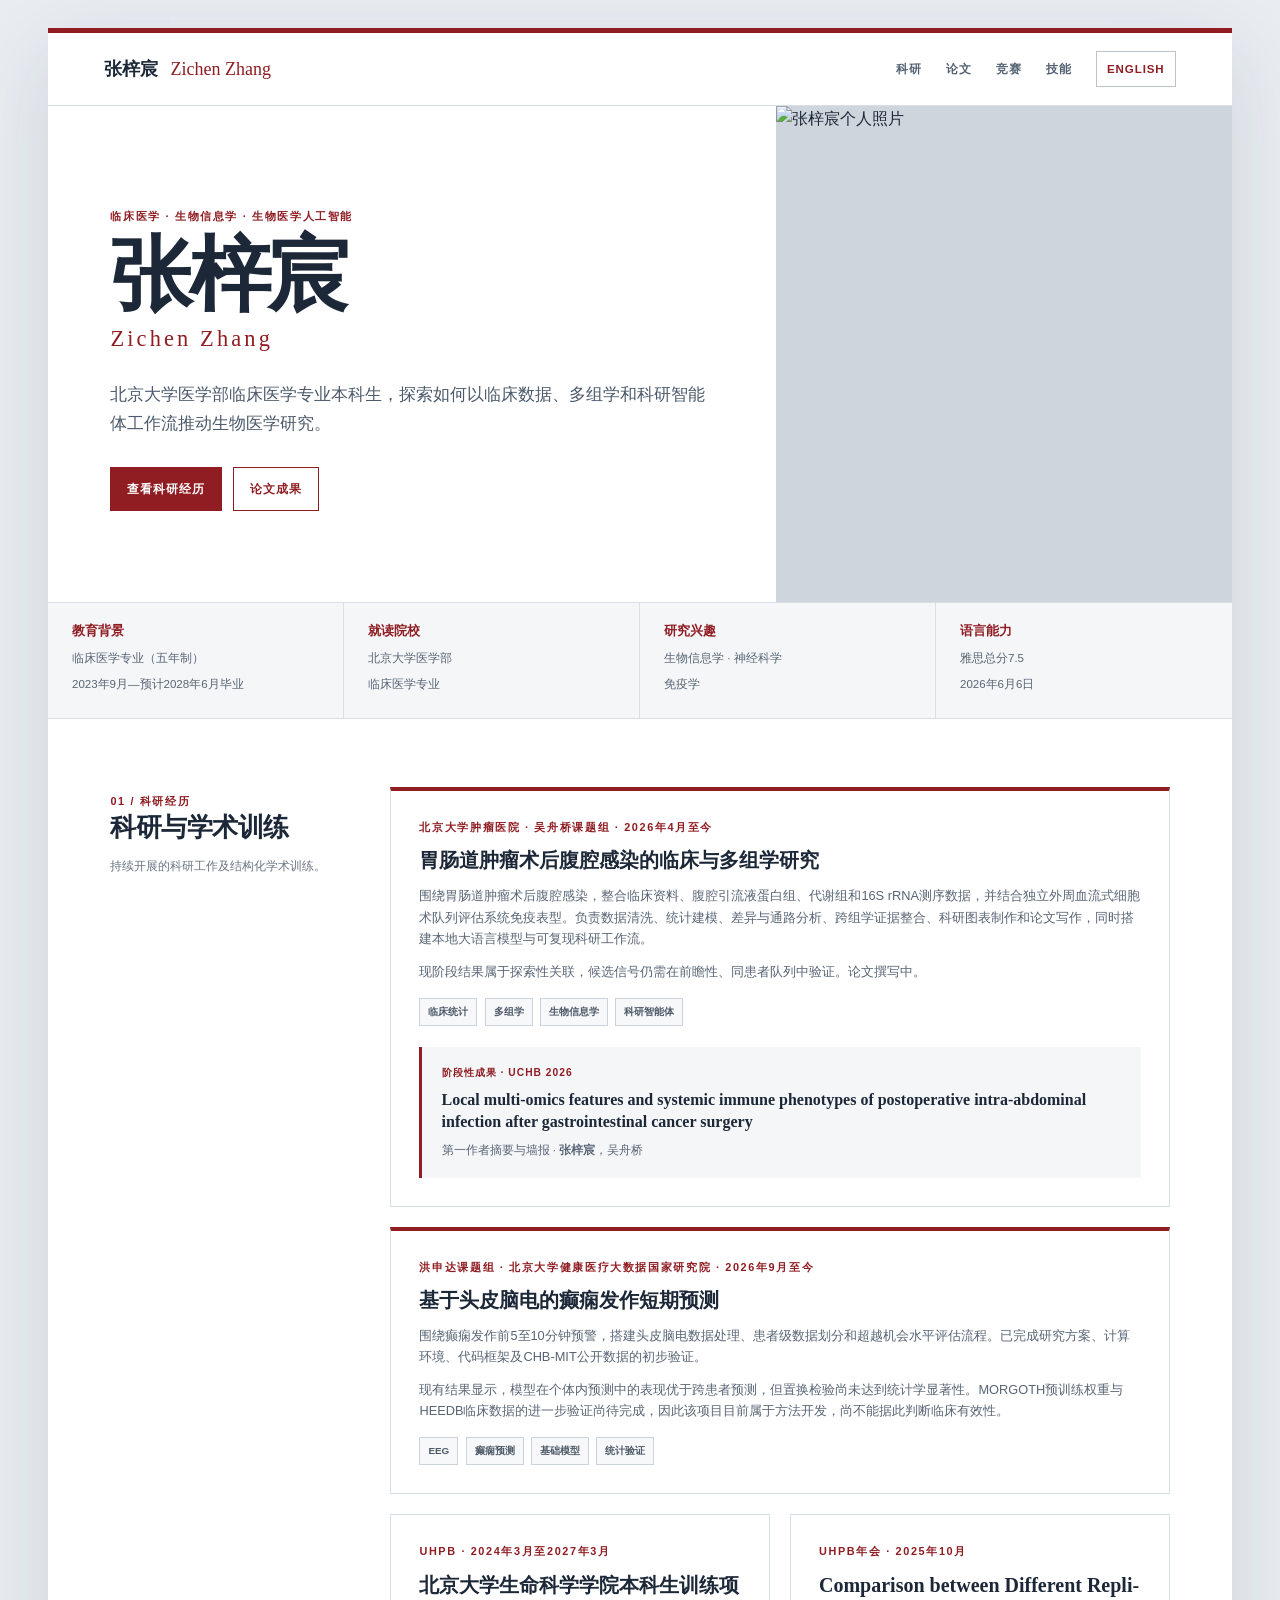
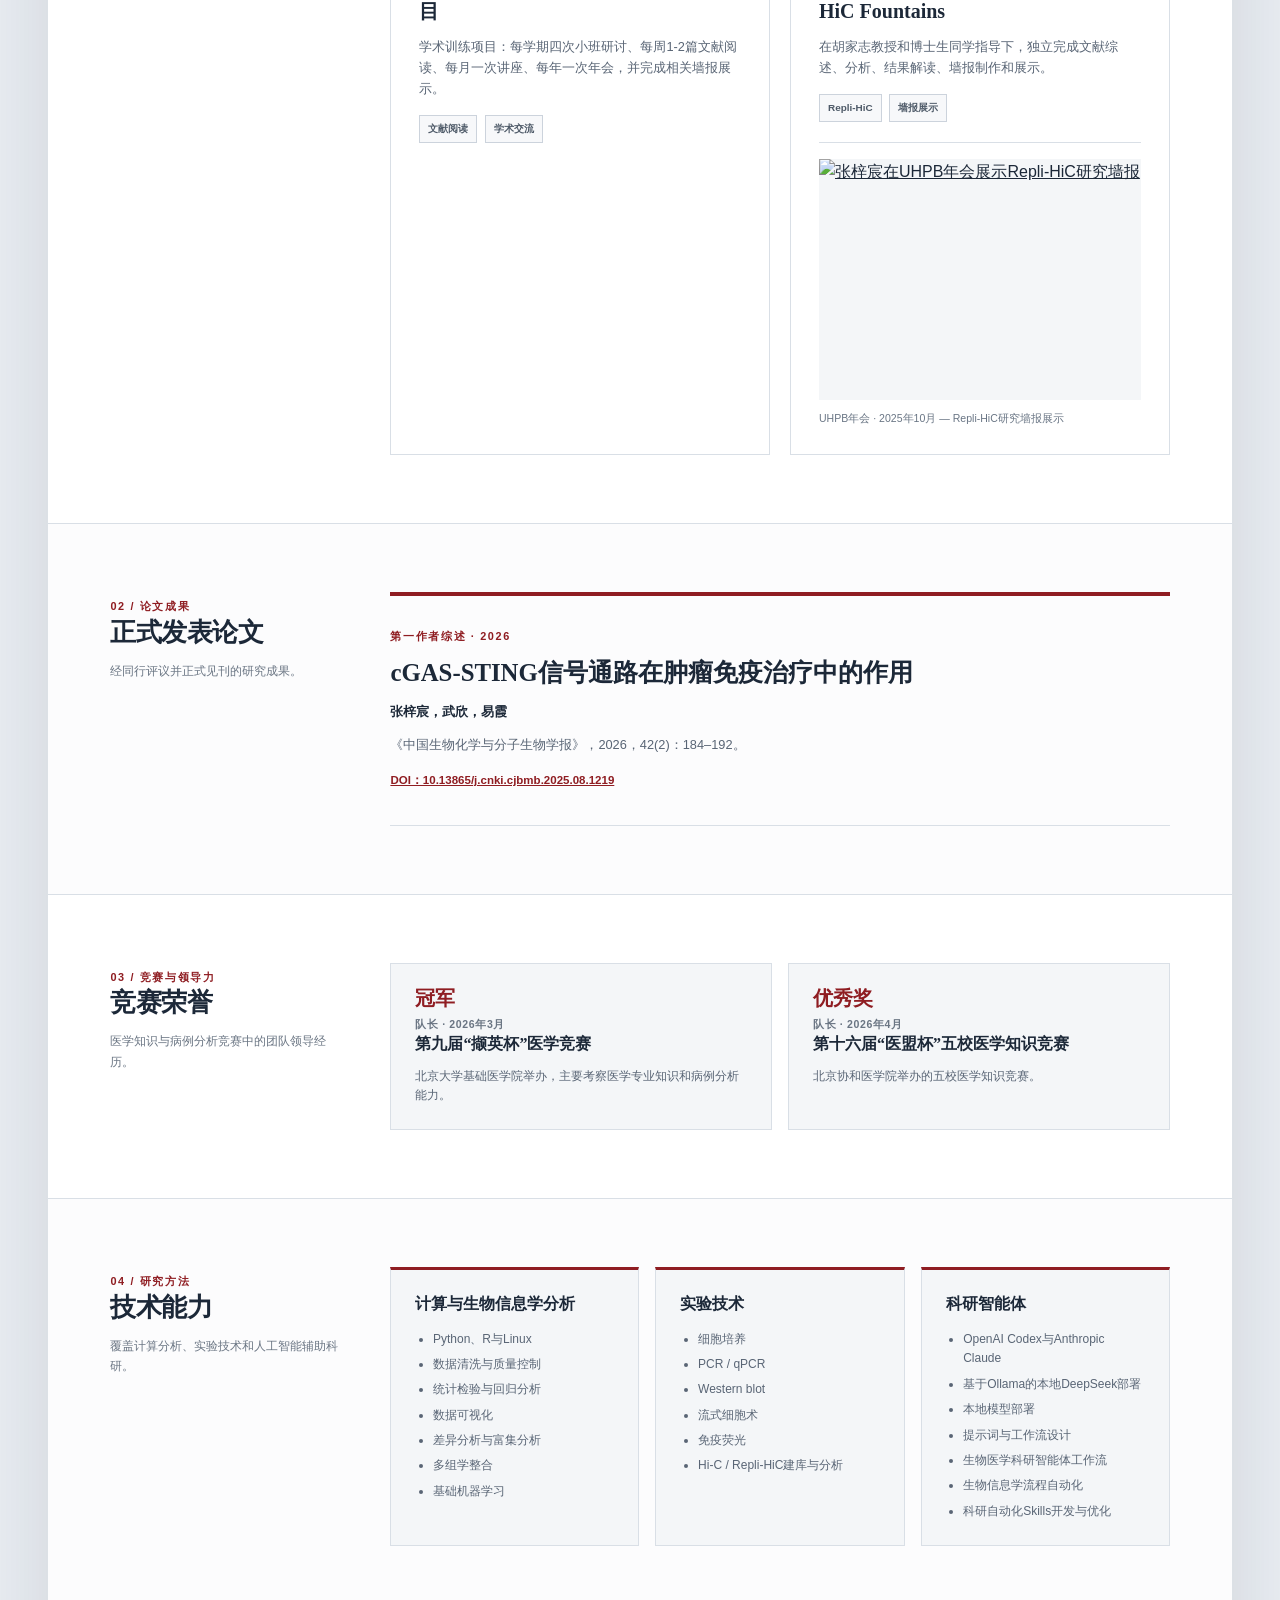
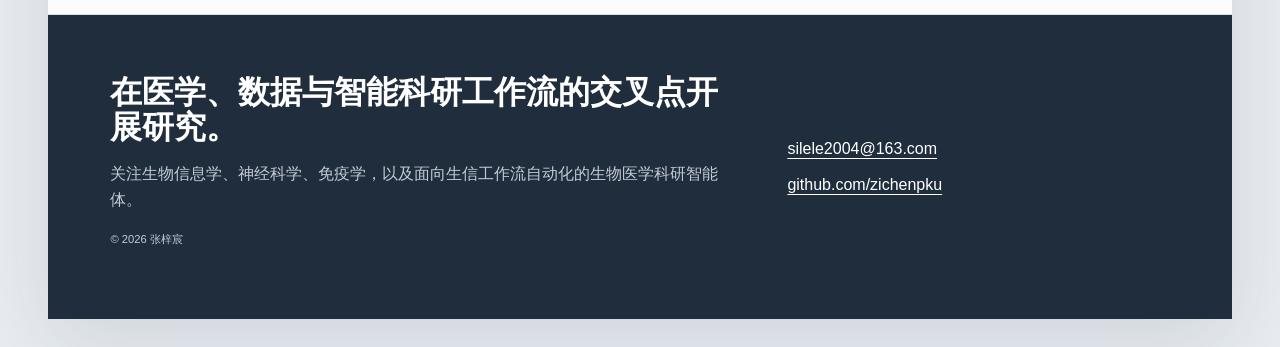
==== zh.html @ 9c3263b5 "feat: update research portfolio Add bilingual Cancer-Boatbridge and EEG project updates, UCHB 2026 o" ====
<!doctype html>
<html lang="zh-CN">
<head>
  <meta charset="utf-8">
  <meta name="viewport" content="width=device-width, initial-scale=1">
  <title>张梓宸｜临床医学、生物信息学与生物医学人工智能</title>
  <meta name="description" content="张梓宸的学术主页：北京大学医学部临床医学专业本科生，关注生物信息学、多组学、免疫学、神经科学及生物医学科研智能体。">
  <meta name="theme-color" content="#8f1d22">
  <link rel="canonical" href="https://zichenpku.github.io/zh.html">
  <link rel="alternate" hreflang="en" href="https://zichenpku.github.io/">
  <link rel="alternate" hreflang="zh-CN" href="https://zichenpku.github.io/zh.html">
  <link rel="alternate" hreflang="x-default" href="https://zichenpku.github.io/">
  <meta property="og:type" content="profile">
  <meta property="og:title" content="张梓宸｜学术主页">
  <meta property="og:description" content="临床医学、生物信息学、多组学与生物医学科研智能体。">
  <meta property="og:url" content="https://zichenpku.github.io/zh.html">
  <link rel="stylesheet" href="styles.css">
  <script src="script.js" defer></script>
  <script type="application/ld+json">
    {
      "@context": "https://schema.org",
      "@type": "Person",
      "name": "张梓宸",
      "alternateName": "Zichen Zhang",
      "url": "https://zichenpku.github.io/zh.html",
      "email": "mailto:silele2004@163.com",
      "sameAs": ["https://github.com/zichenpku"],
      "affiliation": {
        "@type": "CollegeOrUniversity",
        "name": "北京大学医学部"
      }
    }
  </script>
</head>
<body>
  <a class="skip-link" href="#main-content">跳转至主要内容</a>
  <div class="site-shell">
    <header class="site-header">
      <div class="header-inner">
        <a class="brand" href="#main-content">张梓宸 <span lang="en">Zichen Zhang</span></a>
        <button class="menu-toggle" type="button" aria-expanded="false" aria-controls="site-nav" aria-label="打开导航菜单" data-label-open="打开导航菜单" data-label-close="关闭导航菜单" data-menu-toggle>菜单</button>
        <nav class="site-nav" id="site-nav" aria-label="主要导航" data-site-nav>
          <a href="#research">科研</a>
          <a href="#publication">论文</a>
          <a href="#awards">竞赛</a>
          <a href="#skills">技能</a>
          <a class="language-link" href="index.html" lang="en">English</a>
        </nav>
      </div>
    </header>

    <main id="main-content">
      <section class="hero" aria-labelledby="hero-title">
        <div class="hero-copy">
          <p class="eyebrow">临床医学 · 生物信息学 · 生物医学人工智能</p>
          <h1 id="hero-title">张梓宸</h1>
          <span class="name-cn" lang="en">Zichen Zhang</span>
          <p class="lede">北京大学医学部临床医学专业本科生，探索如何以临床数据、多组学和科研智能体工作流推动生物医学研究。</p>
          <div class="hero-actions">
            <a class="button" href="#research">查看科研经历</a>
            <a class="button secondary" href="#publication">论文成果</a>
          </div>
        </div>
        <div class="hero-photo">
          <img src="photo.jpg" alt="张梓宸个人照片">
        </div>
      </section>

      <section class="facts" aria-label="学术信息概览">
        <div class="fact">
          <strong>教育背景</strong>
          <span>临床医学专业（五年制）<br>2023年9月—预计2028年6月毕业</span>
        </div>
        <div class="fact">
          <strong>就读院校</strong>
          <span>北京大学医学部<br>临床医学专业</span>
        </div>
        <div class="fact">
          <strong>研究兴趣</strong>
          <span>生物信息学 · 神经科学<br>免疫学</span>
        </div>
        <div class="fact">
          <strong>语言能力</strong>
          <span>雅思总分7.5<br>2026年6月6日</span>
        </div>
      </section>

      <section class="content-section" id="research" aria-labelledby="research-title">
        <div class="section-heading">
          <span class="section-number">01 / 科研经历</span>
          <h2 id="research-title">科研与学术训练</h2>
          <p>持续开展的科研工作及结构化学术训练。</p>
        </div>
        <div class="card-grid">
          <article class="card featured">
            <div class="meta">北京大学肿瘤医院 · 吴舟桥课题组 · 2026年4月至今</div>
            <h3>胃肠道肿瘤术后腹腔感染的临床与多组学研究</h3>
            <p>围绕胃肠道肿瘤术后腹腔感染，整合临床资料、腹腔引流液蛋白组、代谢组和16S rRNA测序数据，并结合独立外周血流式细胞术队列评估系统免疫表型。负责数据清洗、统计建模、差异与通路分析、跨组学证据整合、科研图表制作和论文写作，同时搭建本地大语言模型与可复现科研工作流。</p>
            <p>现阶段结果属于探索性关联，候选信号仍需在前瞻性、同患者队列中验证。论文撰写中。</p>
            <div class="tags" aria-label="肿瘤科研方法">
              <span class="tag">临床统计</span>
              <span class="tag">多组学</span>
              <span class="tag">生物信息学</span>
              <span class="tag">科研智能体</span>
            </div>
            <div class="selected-output" aria-label="肿瘤科研项目阶段性成果">
              <div class="selected-output-label">阶段性成果 · UCHB 2026</div>
              <h4 lang="en">Local multi-omics features and systemic immune phenotypes of postoperative intra-abdominal infection after gastrointestinal cancer surgery</h4>
              <p>第一作者摘要与墙报 · <strong>张梓宸</strong>，吴舟桥</p>
            </div>
          </article>

          <article class="card featured">
            <div class="meta">洪申达课题组 · 北京大学健康医疗大数据国家研究院 · 2026年9月至今</div>
            <h3>基于头皮脑电的癫痫发作短期预测</h3>
            <p>围绕癫痫发作前5至10分钟预警，搭建头皮脑电数据处理、患者级数据划分和超越机会水平评估流程。已完成研究方案、计算环境、代码框架及CHB-MIT公开数据的初步验证。</p>
            <p>现有结果显示，模型在个体内预测中的表现优于跨患者预测，但置换检验尚未达到统计学显著性。MORGOTH预训练权重与HEEDB临床数据的进一步验证尚待完成，因此该项目目前属于方法开发，尚不能据此判断临床有效性。</p>
            <div class="tags" aria-label="癫痫发作预测方法">
              <span class="tag">EEG</span>
              <span class="tag">癫痫预测</span>
              <span class="tag">基础模型</span>
              <span class="tag">统计验证</span>
            </div>
          </article>

          <article class="card">
            <div class="meta">UHPB · 2024年3月至2027年3月</div>
            <h3>北京大学生命科学学院本科生训练项目</h3>
            <p>学术训练项目：每学期四次小班研讨、每周1-2篇文献阅读、每月一次讲座、每年一次年会，并完成相关墙报展示。</p>
            <div class="tags" aria-label="UHPB学术训练">
              <span class="tag">文献阅读</span>
              <span class="tag">学术交流</span>
            </div>
          </article>

          <article class="card">
            <div class="meta">UHPB年会 · 2025年10月</div>
            <h3 lang="en">Comparison between Different Repli-HiC Fountains</h3>
            <p>在胡家志教授和博士生同学指导下，独立完成文献综述、分析、结果解读、墙报制作和展示。</p>
            <div class="tags" aria-label="墙报研究方法">
              <span class="tag">Repli-HiC</span>
              <span class="tag">墙报展示</span>
            </div>
            <figure class="poster-figure">
              <a class="poster-link" href="assets/uhpb-poster.jpg" target="_blank" rel="noopener noreferrer" aria-label="查看UHPB墙报展示完整照片">
                <img src="assets/uhpb-poster.jpg" data-poster-fallback="assets/uhpb-poster.b64" alt="张梓宸在UHPB年会展示Repli-HiC研究墙报" decoding="async">
              </a>
              <figcaption>UHPB年会 · 2025年10月 — Repli-HiC研究墙报展示</figcaption>
            </figure>
          </article>
        </div>
      </section>

      <section class="content-section" id="publication" aria-labelledby="publication-title">
        <div class="section-heading">
          <span class="section-number">02 / 论文成果</span>
          <h2 id="publication-title">正式发表论文</h2>
          <p>经同行评议并正式见刊的研究成果。</p>
        </div>
        <article class="publication">
          <div class="meta">第一作者综述 · 2026</div>
          <h3>cGAS-STING信号通路在肿瘤免疫治疗中的作用</h3>
          <p class="authors"><strong>张梓宸</strong>，武欣，易霞</p>
          <p>《中国生物化学与分子生物学报》，2026，42(2)：184–192。</p>
          <a class="doi-link" href="https://doi.org/10.13865/j.cnki.cjbmb.2025.08.1219" target="_blank" rel="noopener noreferrer">DOI：10.13865/j.cnki.cjbmb.2025.08.1219</a>
        </article>
      </section>

      <section class="content-section" id="awards" aria-labelledby="awards-title">
        <div class="section-heading">
          <span class="section-number">03 / 竞赛与领导力</span>
          <h2 id="awards-title">竞赛荣誉</h2>
          <p>医学知识与病例分析竞赛中的团队领导经历。</p>
        </div>
        <div class="awards-grid">
          <article class="award-card">
            <div class="award-result">冠军</div>
            <div class="award-meta">队长 · 2026年3月</div>
            <h3>第九届“撷英杯”医学竞赛</h3>
            <p>北京大学基础医学院举办，主要考察医学专业知识和病例分析能力。</p>
          </article>
          <article class="award-card">
            <div class="award-result">优秀奖</div>
            <div class="award-meta">队长 · 2026年4月</div>
            <h3>第十六届“医盟杯”五校医学知识竞赛</h3>
            <p>北京协和医学院举办的五校医学知识竞赛。</p>
          </article>
        </div>
      </section>

      <section class="content-section" id="skills" aria-labelledby="skills-title">
        <div class="section-heading">
          <span class="section-number">04 / 研究方法</span>
          <h2 id="skills-title">技术能力</h2>
          <p>覆盖计算分析、实验技术和人工智能辅助科研。</p>
        </div>
        <div class="skills-grid">
          <article class="skill-group">
            <h3>计算与生物信息学分析</h3>
            <ul>
              <li>Python、R与Linux</li>
              <li>数据清洗与质量控制</li>
              <li>统计检验与回归分析</li>
              <li>数据可视化</li>
              <li>差异分析与富集分析</li>
              <li>多组学整合</li>
              <li>基础机器学习</li>
            </ul>
          </article>
          <article class="skill-group">
            <h3>实验技术</h3>
            <ul>
              <li>细胞培养</li>
              <li>PCR / qPCR</li>
              <li>Western blot</li>
              <li>流式细胞术</li>
              <li>免疫荧光</li>
              <li>Hi-C / Repli-HiC建库与分析</li>
            </ul>
          </article>
          <article class="skill-group">
            <h3>科研智能体</h3>
            <ul>
              <li>OpenAI Codex与Anthropic Claude</li>
              <li>基于Ollama的本地DeepSeek部署</li>
              <li>本地模型部署</li>
              <li>提示词与工作流设计</li>
              <li>生物医学科研智能体工作流</li>
              <li>生物信息学流程自动化</li>
              <li>科研自动化Skills开发与优化</li>
            </ul>
          </article>
        </div>
      </section>
    </main>

    <footer class="site-footer" aria-labelledby="contact-title">
      <div>
        <h2 id="contact-title">在医学、数据与智能科研工作流的交叉点开展研究。</h2>
        <p>关注生物信息学、神经科学、免疫学，以及面向生信工作流自动化的生物医学科研智能体。</p>
        <p class="copyright">© <span data-current-year>2026</span> 张梓宸</p>
      </div>
      <div class="footer-links">
        <a href="mailto:silele2004@163.com">silele2004@163.com</a>
        <a href="https://github.com/zichenpku" target="_blank" rel="noopener noreferrer">github.com/zichenpku</a>
      </div>
    </footer>
  </div>
</body>
</html>
---- styles.css ----
:root {
  --color-accent: #8f1d22;
  --color-accent-dark: #6f1519;
  --color-ink: #1c2838;
  --color-slate: #5e6a79;
  --color-soft: #f4f6f8;
  --color-line: #d9dfe6;
  --color-white: #ffffff;
  --font-serif: Georgia, "Times New Roman", "Songti SC", STSong, serif;
  --font-sans: Inter, -apple-system, BlinkMacSystemFont, "Segoe UI", sans-serif;
  --max-width: 74rem;
  --shadow: 0 1.5rem 5rem rgba(23, 35, 52, 0.12);
}

* {
  box-sizing: border-box;
}

html {
  scroll-behavior: smooth;
  scroll-padding-top: 5rem;
}

body {
  margin: 0;
  color: var(--color-ink);
  background: #e9edf2;
  font-family: var(--font-sans);
  line-height: 1.65;
}

img {
  display: block;
  max-width: 100%;
}

a {
  color: inherit;
}

.skip-link {
  position: fixed;
  top: 0;
  left: 1rem;
  z-index: 100;
  padding: 0.75rem 1rem;
  color: #fff;
  background: var(--color-accent);
  transform: translateY(-120%);
}

.skip-link:focus {
  transform: translateY(0);
}

:focus-visible {
  outline: 3px solid #2563eb;
  outline-offset: 3px;
}

.site-shell {
  width: min(100% - 2rem, var(--max-width));
  margin: 1.75rem auto;
  overflow: hidden;
  background: var(--color-white);
  box-shadow: var(--shadow);
}

.site-header {
  position: sticky;
  top: 0;
  z-index: 20;
  border-top: 5px solid var(--color-accent);
  border-bottom: 1px solid var(--color-line);
  background: rgba(255, 255, 255, 0.97);
  backdrop-filter: blur(12px);
}

.header-inner {
  display: flex;
  align-items: center;
  justify-content: space-between;
  min-height: 4.5rem;
  padding: 0 3.5rem;
}

.brand {
  color: var(--color-ink);
  font: 700 1.125rem/1 var(--font-serif);
  text-decoration: none;
}

.brand span {
  margin-left: 0.5rem;
  color: var(--color-accent);
  font-weight: 500;
}

.site-nav {
  display: flex;
  align-items: center;
  gap: 1.5rem;
}

.site-nav a {
  color: #526071;
  font-size: 0.72rem;
  font-weight: 750;
  letter-spacing: 0.08em;
  text-decoration: none;
  text-transform: uppercase;
}

.site-nav a:hover {
  color: var(--color-accent);
}

.language-link {
  padding: 0.45rem 0.65rem;
  border: 1px solid #bac2cc;
  color: var(--color-accent) !important;
}

.menu-toggle {
  display: none;
  min-width: 2.75rem;
  min-height: 2.75rem;
  color: var(--color-ink);
  font: 700 0.72rem/1 var(--font-sans);
}

.hero {
  display: grid;
  grid-template-columns: 1.23fr 0.77fr;
  border-bottom: 1px solid var(--color-line);
}

.hero-copy {
  display: flex;
  flex-direction: column;
  justify-content: center;
  padding: 4.5rem 3.9rem;
}

.eyebrow,
.section-number,
.meta {
  color: var(--color-accent);
  font-size: 0.68rem;
  font-weight: 800;
  letter-spacing: 0.15em;
  text-transform: uppercase;
}

.hero h1 {
  margin: 0;
  font: 700 clamp(3.2rem, 7vw, 5.1rem) / 0.95 var(--font-serif);
  letter-spacing: -0.045em;
}

.name-cn {
  margin-top: 0.9rem;
  color: var(--color-accent);
  font: 500 1.4rem/1 var(--font-serif);
  letter-spacing: 0.14em;
}

.lede {
  max-width: 38rem;
  margin: 1.8rem 0 0;
  color: #4c5a6b;
  font: 400 1.08rem/1.7 var(--font-serif);
}

.hero-actions {
  display: flex;
  flex-wrap: wrap;
  gap: 0.7rem;
  margin-top: 1.8rem;
}

.button {
  display: inline-flex;
  align-items: center;
  justify-content: center;
  min-height: 2.75rem;
  padding: 0 1rem;
  border: 1px solid var(--color-accent);
  color: #fff;
  background: var(--color-accent);
  font-size: 0.72rem;
  font-weight: 800;
  letter-spacing: 0.08em;
  text-decoration: none;
  text-transform: uppercase;
}

.button.secondary {
  color: var(--color-accent);
  background: #fff;
}

.button:hover {
  color: #fff;
  background: var(--color-accent-dark);
}

.hero-photo {
  min-height: 31rem;
  overflow: hidden;
  background: #cfd5dc;
}

.hero-photo img {
  width: 100%;
  height: 100%;
  min-height: 31rem;
  object-fit: cover;
  object-position: center 20%;
}

.facts {
  display: grid;
  grid-template-columns: repeat(4, 1fr);
  border-bottom: 1px solid var(--color-line);
  background: var(--color-soft);
}

.fact {
  min-height: 6rem;
  padding: 1.35rem 1.5rem;
  border-right: 1px solid var(--color-line);
}

.fact:last-child {
  border-right: 0;
}

.fact strong {
  display: block;
  margin-bottom: 0.4rem;
  color: var(--color-accent);
  font: 700 0.8rem/1 var(--font-serif);
}

.fact span {
  color: #596575;
  font-size: 0.72rem;
}

.content-section {
  display: grid;
  grid-template-columns: 14.5rem 1fr;
  gap: 3rem;
  padding: 4.25rem 3.9rem;
  border-bottom: 1px solid var(--color-line);
}

.content-section:nth-of-type(even) {
  background: #fcfcfd;
}

.section-heading h2 {
  margin: 0;
  font: 700 1.6rem/1.1 var(--font-serif);
  letter-spacing: -0.02em;
}

.section-heading p {
  margin: 0.9rem 0 0;
  color: #6a7583;
  font-size: 0.76rem;
}

.card-grid {
  display: grid;
  grid-template-columns: 1fr 1fr;
  gap: 1.25rem;
}

.card {
  padding: 1.75rem;
  border: 1px solid var(--color-line);
  background: #fff;
}

.card.featured {
  grid-column: 1 / -1;
  border-top: 4px solid var(--color-accent);
}

.card h3,
.publication h3 {
  margin: 0.65rem 0 0;
  font: 700 1.25rem/1.3 var(--font-serif);
}

.selected-output {
  margin-top: 1.35rem;
  padding: 1.1rem 1.2rem;
  border-left: 3px solid var(--color-accent);
  background: var(--color-soft);
}

.selected-output-label {
  color: var(--color-accent);
  font-size: 0.64rem;
  font-weight: 800;
  letter-spacing: 0.1em;
  text-transform: uppercase;
}

.selected-output h4 {
  max-width: 48rem;
  margin: 0.45rem 0 0;
  font: 700 1rem/1.35 var(--font-serif);
}

.card .selected-output p {
  margin-top: 0.55rem;
  font-size: 0.72rem;
}

.card p,
.publication p {
  margin: 0.75rem 0 0;
  color: #596575;
  font-size: 0.8rem;
}

.card ul,
.skill-group ul {
  margin: 0.9rem 0 0;
  padding-left: 1.1rem;
  color: #596575;
  font-size: 0.75rem;
}

.card li + li,
.skill-group li + li {
  margin-top: 0.35rem;
}

.tags {
  display: flex;
  flex-wrap: wrap;
  gap: 0.45rem;
  margin-top: 1rem;
}

.tag {
  padding: 0.3rem 0.5rem;
  border: 1px solid #ccd3dc;
  color: #4e5a68;
  background: #f7f8fa;
  font-size: 0.62rem;
  font-weight: 700;
}

.poster-figure {
  margin: 1.25rem 0 0;
  padding-top: 1rem;
  border-top: 1px solid var(--color-line);
}

.poster-link {
  display: block;
  overflow: hidden;
  background: var(--color-soft);
}

.poster-figure img {
  width: 100%;
  aspect-ratio: 4 / 3;
  object-fit: cover;
  object-position: center 42%;
}

.poster-figure figcaption {
  margin-top: 0.65rem;
  color: #697584;
  font-size: 0.66rem;
  line-height: 1.5;
}

.publication {
  padding: 2rem 0;
  border-top: 4px solid var(--color-accent);
  border-bottom: 1px solid var(--color-line);
}

.publication h3 {
  max-width: 43rem;
  font-size: 1.55rem;
}

.authors {
  color: var(--color-ink) !important;
  font-weight: 650;
}

.doi-link {
  display: inline-block;
  margin-top: 1rem;
  color: var(--color-accent);
  font-size: 0.72rem;
  font-weight: 800;
}

.skills-grid,
.awards-grid {
  display: grid;
  grid-template-columns: repeat(3, 1fr);
  gap: 1rem;
}

.awards-grid {
  grid-template-columns: 1fr 1fr;
}

.skill-group,
.award-card {
  padding: 1.5rem;
  border: 1px solid var(--color-line);
  background: var(--color-soft);
}

.skill-group {
  border-top: 3px solid var(--color-accent);
}

.skill-group h3,
.award-card h3 {
  margin: 0;
  font: 700 1rem/1.3 var(--font-serif);
}

.skill-group p,
.award-card p {
  margin: 0.8rem 0 0;
  color: #596575;
  font-size: 0.72rem;
}

.award-result {
  color: var(--color-accent);
  font: 700 1.25rem/1 var(--font-serif);
}

.award-meta {
  margin-top: 0.55rem;
  color: #6a7583;
  font-size: 0.66rem;
  font-weight: 750;
  letter-spacing: 0.06em;
  text-transform: uppercase;
}

.site-footer {
  display: grid;
  grid-template-columns: 1.25fr 0.75fr;
  gap: 2.5rem;
  padding: 3.7rem 3.9rem;
  color: #fff;
  background: #202d3d;
}

.site-footer h2 {
  margin: 0;
  font: 700 2rem/1.1 var(--font-serif);
}

.site-footer p {
  color: #c3cbd4;
}

.footer-links {
  display: flex;
  flex-direction: column;
  justify-content: center;
  gap: 0.6rem;
}

.footer-links a {
  color: #fff;
  text-underline-offset: 0.25rem;
}

.copyright {
  margin-top: 1rem;
  font-size: 0.7rem;
}

@media (max-width: 52rem) {
  html {
    scroll-padding-top: 4.25rem;
  }

  .site-shell {
    width: 100%;
    margin: 0;
  }

  .header-inner {
    min-height: 4.25rem;
    padding: 0 1.3rem;
  }

  .site-nav {
    flex-wrap: wrap;
    justify-content: flex-end;
  }

  html.js .menu-toggle {
    display: inline-grid;
    place-items: center;
    border: 1px solid var(--color-line);
    background: #fff;
  }

  html.js .site-nav {
    position: absolute;
    top: 100%;
    right: 0;
    left: 0;
    display: none;
    flex-direction: column;
    align-items: stretch;
    gap: 0;
    padding: 0.5rem 1.3rem 1rem;
    border-bottom: 1px solid var(--color-line);
    background: #fff;
  }

  html.js .site-nav[data-open="true"] {
    display: flex;
  }

  .site-nav a {
    padding: 0.8rem 0;
  }

  .hero {
    grid-template-columns: 1fr;
  }

  .hero-photo {
    min-height: 23rem;
    order: -1;
  }

  .hero-photo img {
    min-height: 23rem;
  }

  .hero-copy {
    padding: 3.5rem 1.7rem 3rem;
  }

  .facts {
    grid-template-columns: 1fr 1fr;
  }

  .fact:nth-child(2) {
    border-right: 0;
  }

  .fact:nth-child(-n + 2) {
    border-bottom: 1px solid var(--color-line);
  }

  .content-section {
    grid-template-columns: 1fr;
    gap: 1.8rem;
    padding: 3.2rem 1.7rem;
  }

  .card-grid,
  .awards-grid,
  .skills-grid,
  .site-footer {
    grid-template-columns: 1fr;
  }

  .site-footer {
    padding: 3rem 1.7rem;
  }
}

@media (max-width: 24rem) {
  .facts {
    grid-template-columns: 1fr;
  }

  .fact {
    border-right: 0;
    border-bottom: 1px solid var(--color-line);
  }

  .hero-actions {
    flex-direction: column;
  }
}

@media (prefers-reduced-motion: reduce) {
  html {
    scroll-behavior: auto;
  }

  *,
  *::before,
  *::after {
    scroll-behavior: auto !important;
    transition: none !important;
  }
}
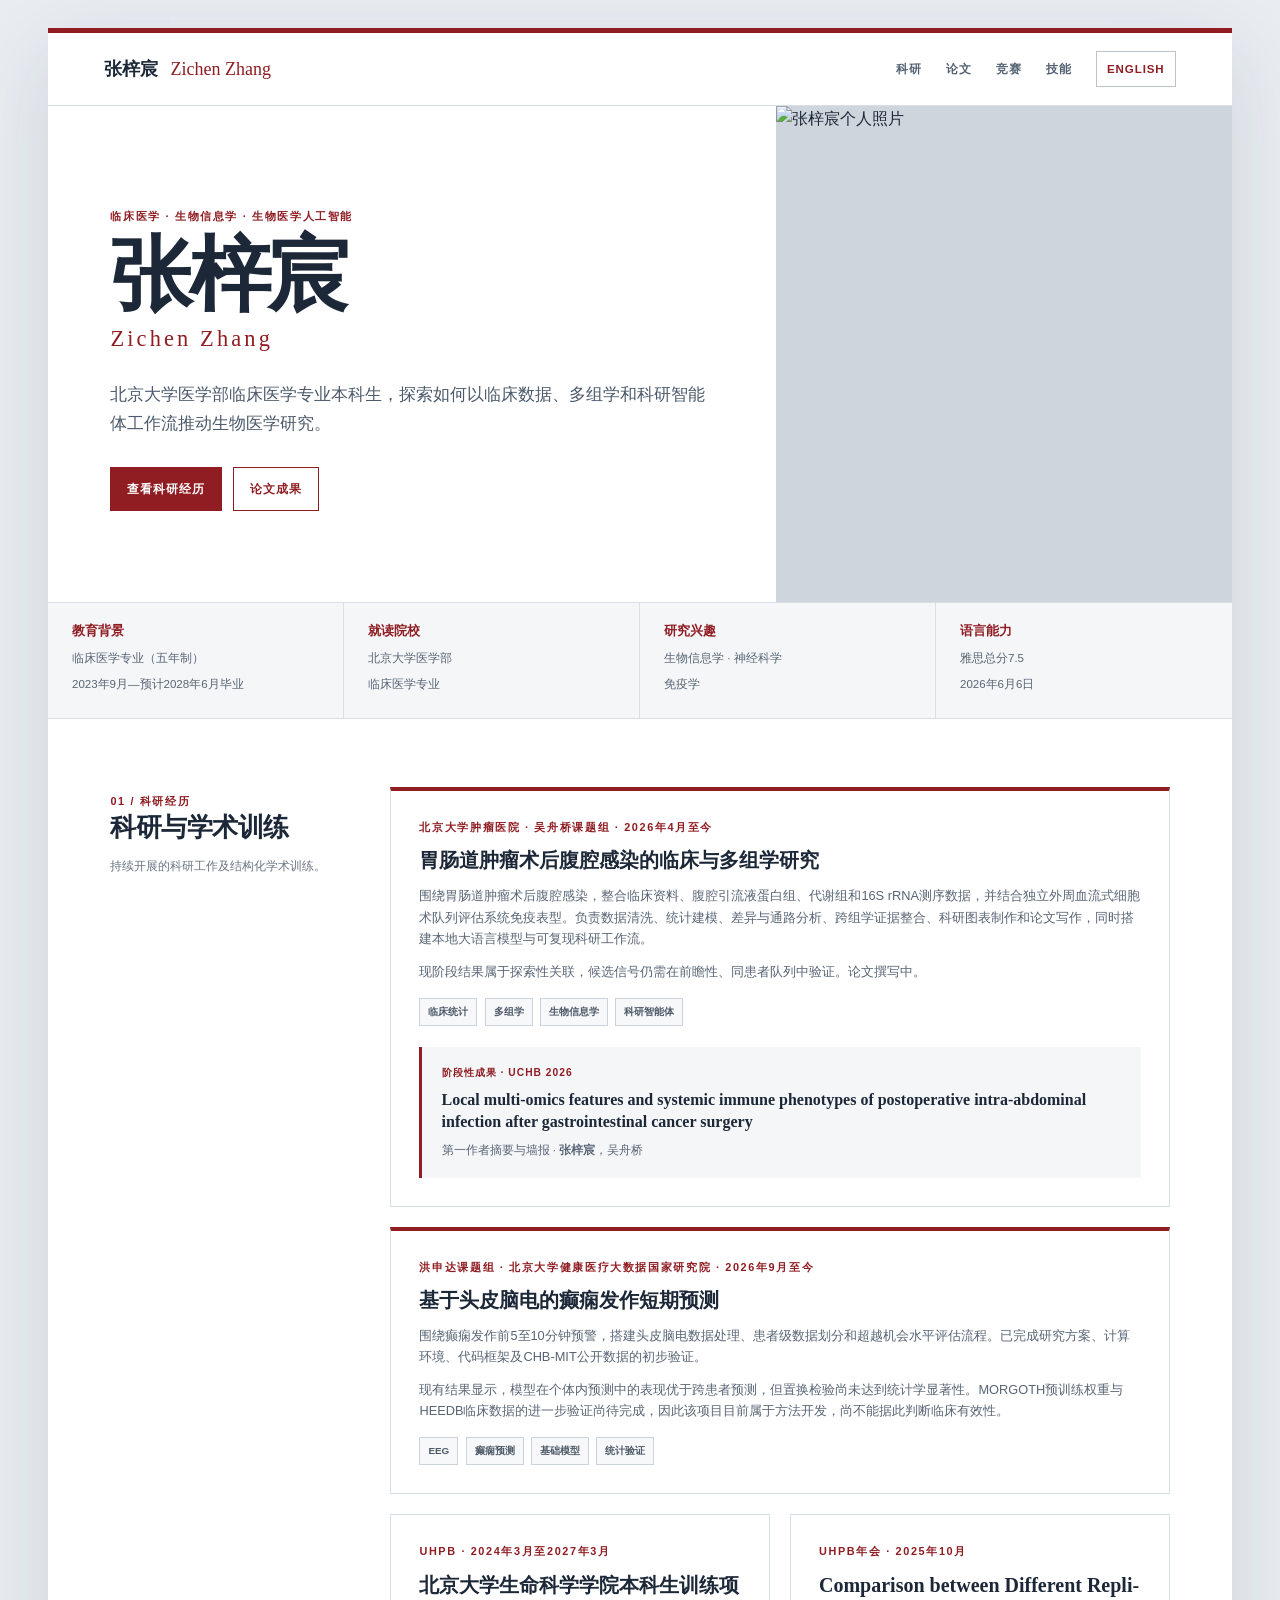
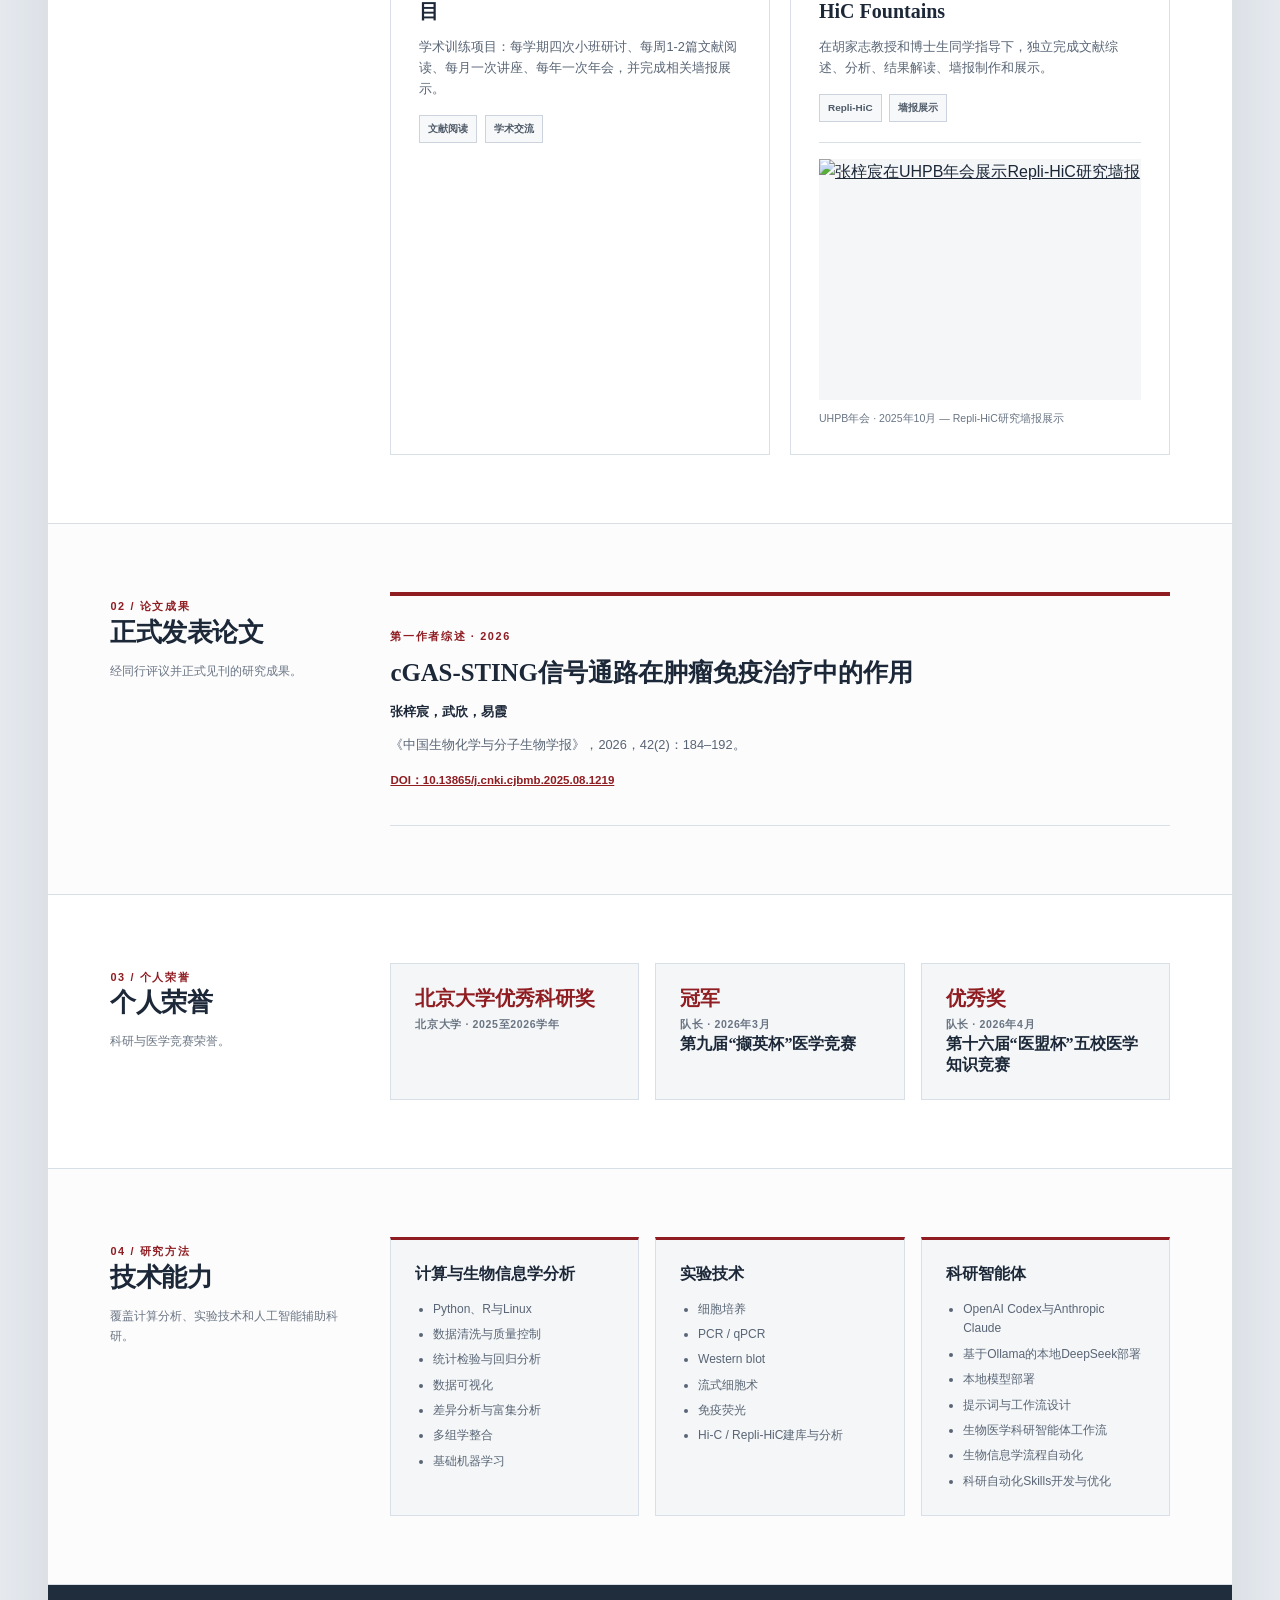
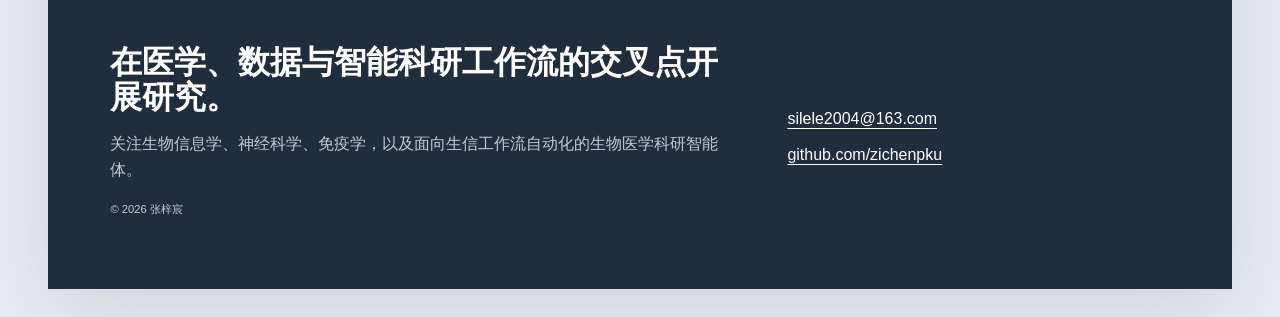
==== commit eb70c66e: "feat: add outstanding research award" ====
--- a/zh.html
+++ b/zh.html
@@ -168,22 +168,24 @@
 
       <section class="content-section" id="awards" aria-labelledby="awards-title">
         <div class="section-heading">
-          <span class="section-number">03 / 竞赛与领导力</span>
-          <h2 id="awards-title">竞赛荣誉</h2>
-          <p>医学知识与病例分析竞赛中的团队领导经历。</p>
+          <span class="section-number">03 / 个人荣誉</span>
+          <h2 id="awards-title">个人荣誉</h2>
+          <p>科研与医学竞赛荣誉。</p>
         </div>
         <div class="awards-grid">
+          <article class="award-card">
+            <div class="award-result">北京大学优秀科研奖</div>
+            <div class="award-meta">北京大学 · 2025至2026学年</div>
+          </article>
           <article class="award-card">
             <div class="award-result">冠军</div>
             <div class="award-meta">队长 · 2026年3月</div>
             <h3>第九届“撷英杯”医学竞赛</h3>
-            <p>北京大学基础医学院举办，主要考察医学专业知识和病例分析能力。</p>
           </article>
           <article class="award-card">
             <div class="award-result">优秀奖</div>
             <div class="award-meta">队长 · 2026年4月</div>
             <h3>第十六届“医盟杯”五校医学知识竞赛</h3>
-            <p>北京协和医学院举办的五校医学知识竞赛。</p>
           </article>
         </div>
       </section>
--- a/styles.css
+++ b/styles.css
@@ -415,7 +415,7 @@
 }
 
 .awards-grid {
-  grid-template-columns: 1fr 1fr;
+  grid-template-columns: repeat(3, 1fr);
 }
 
 .skill-group,
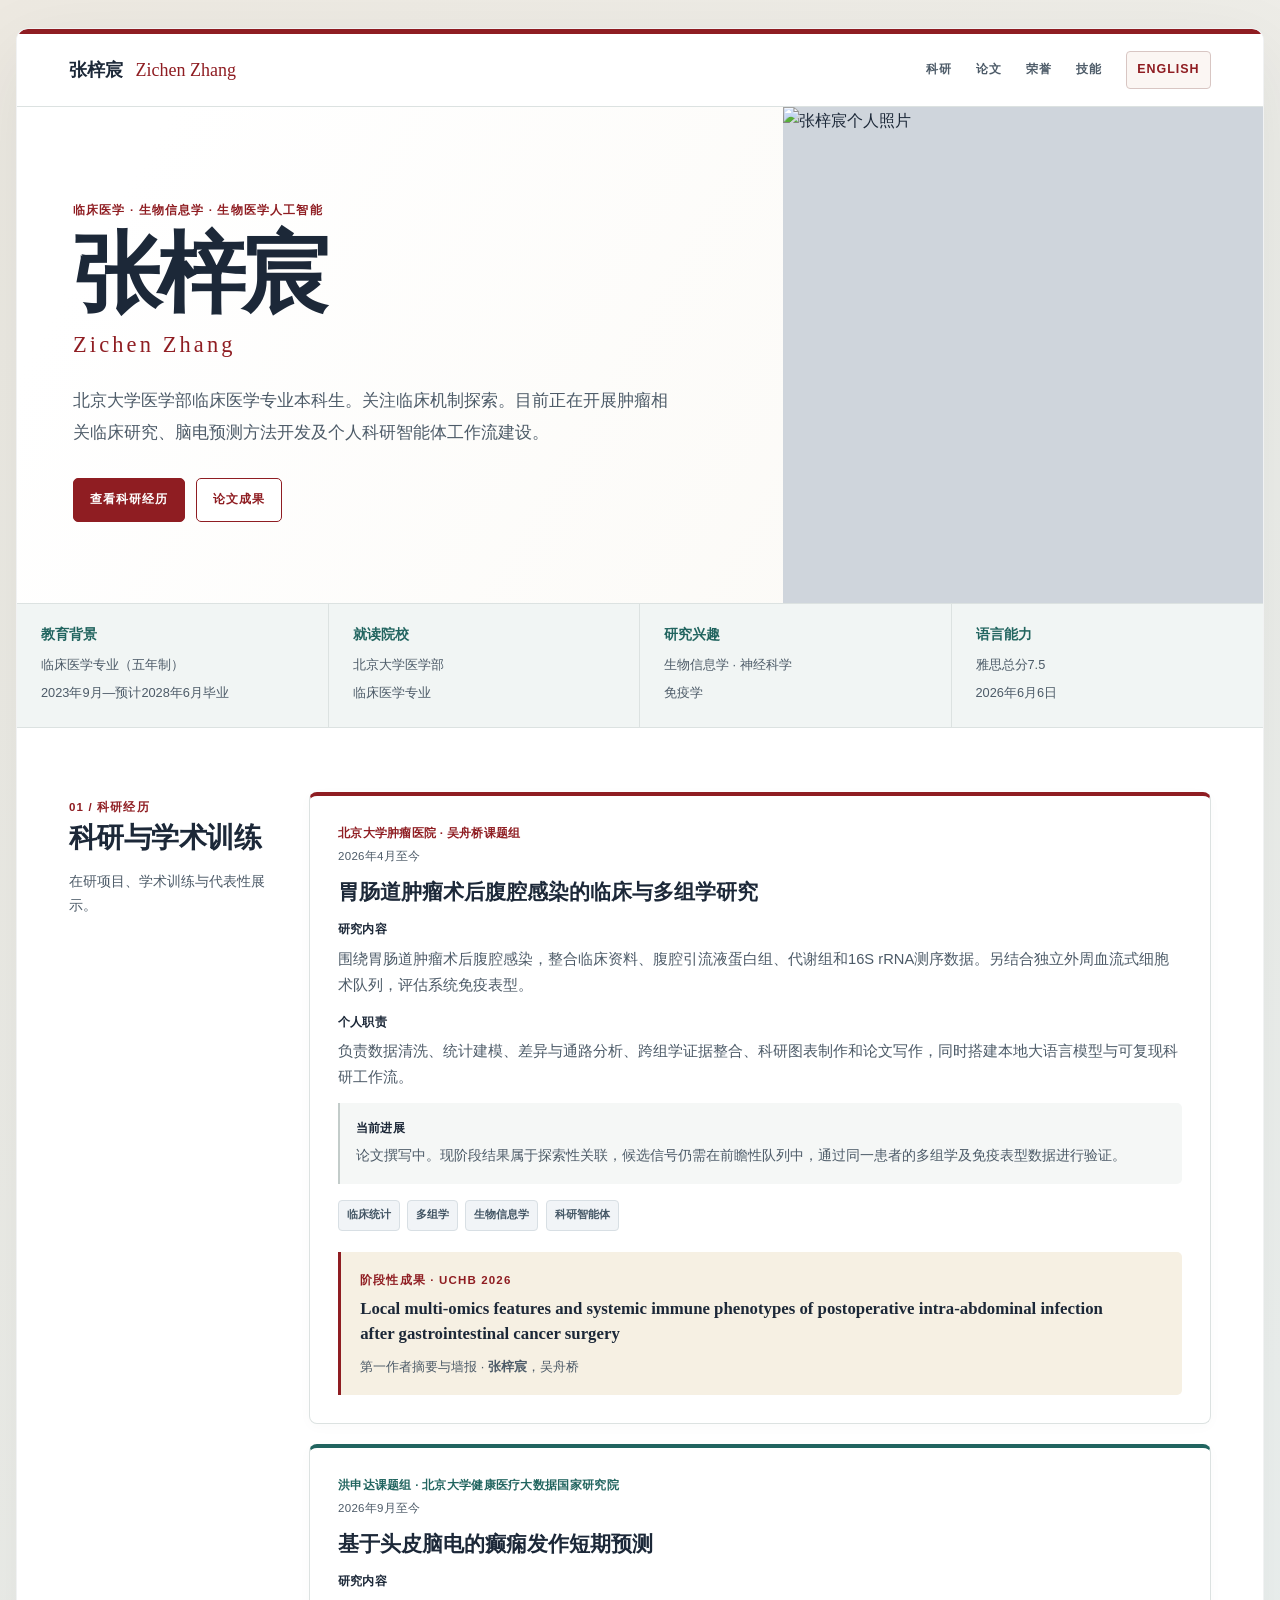
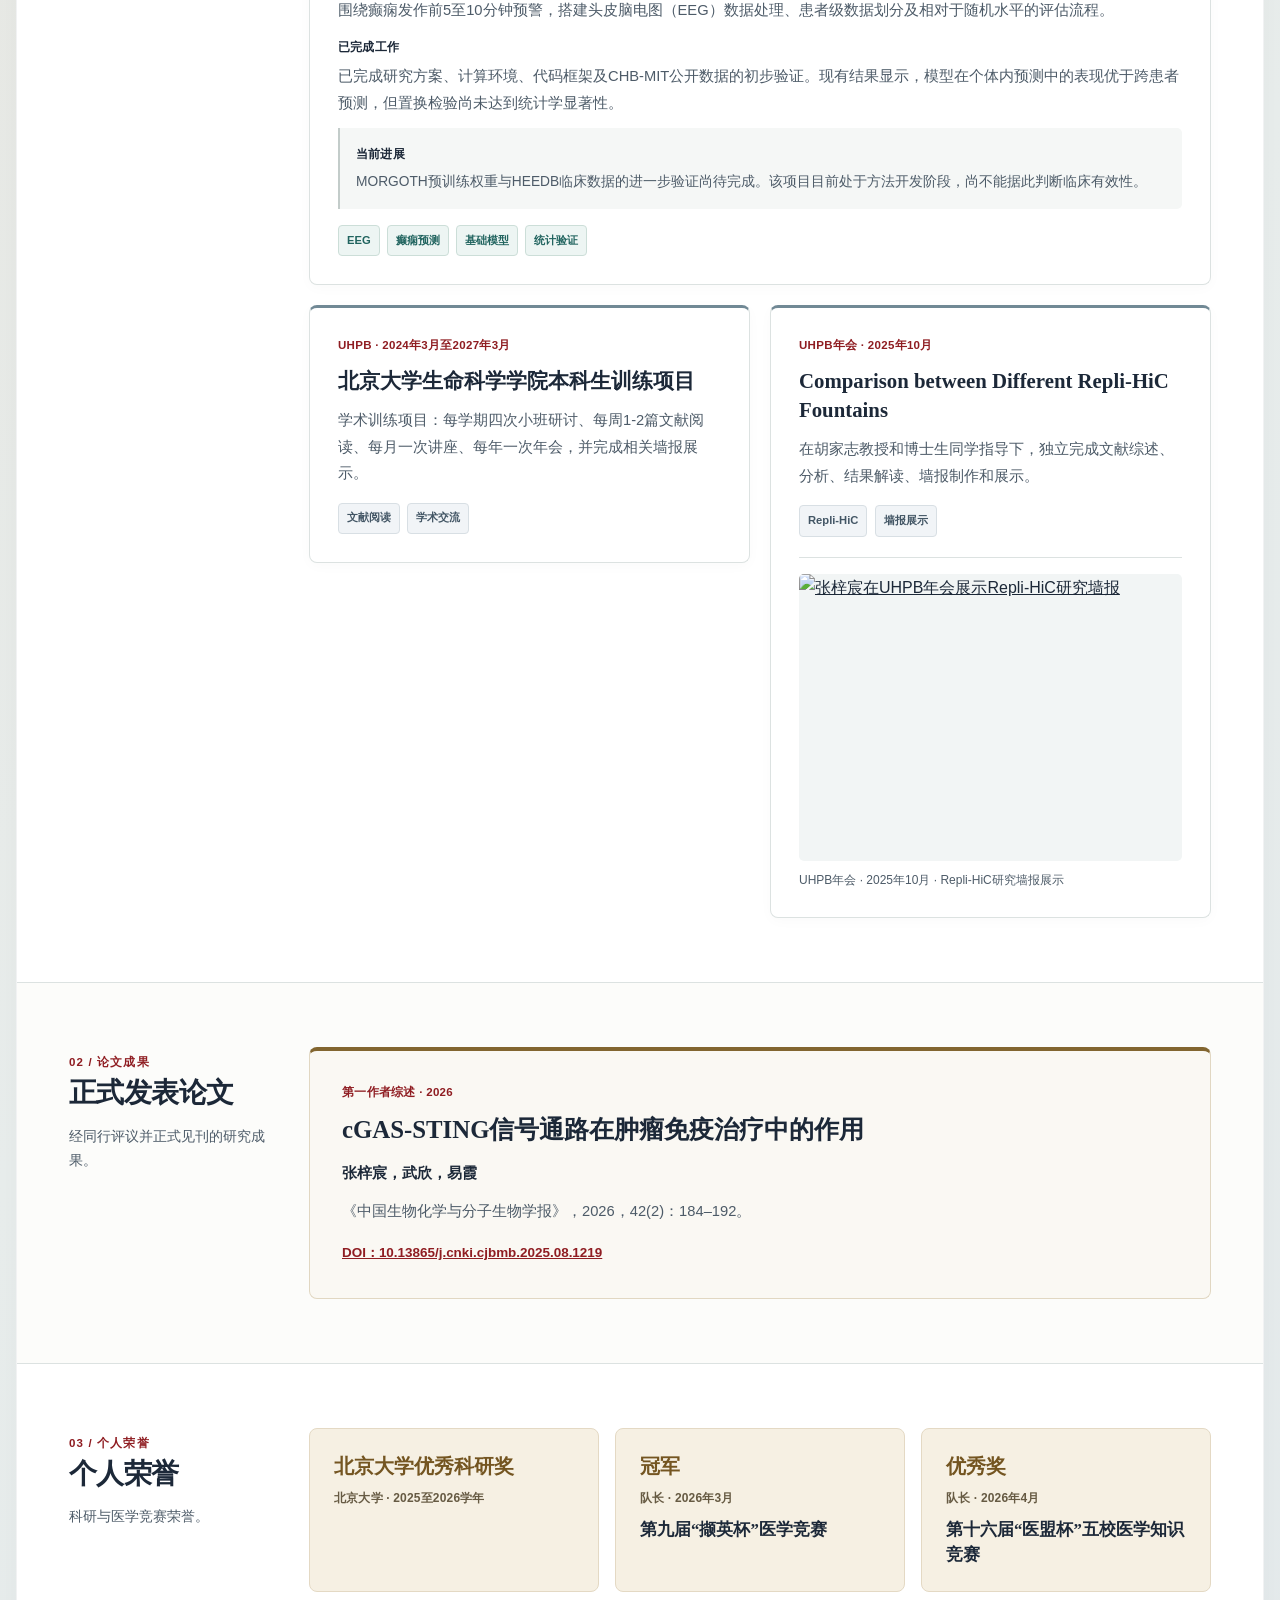
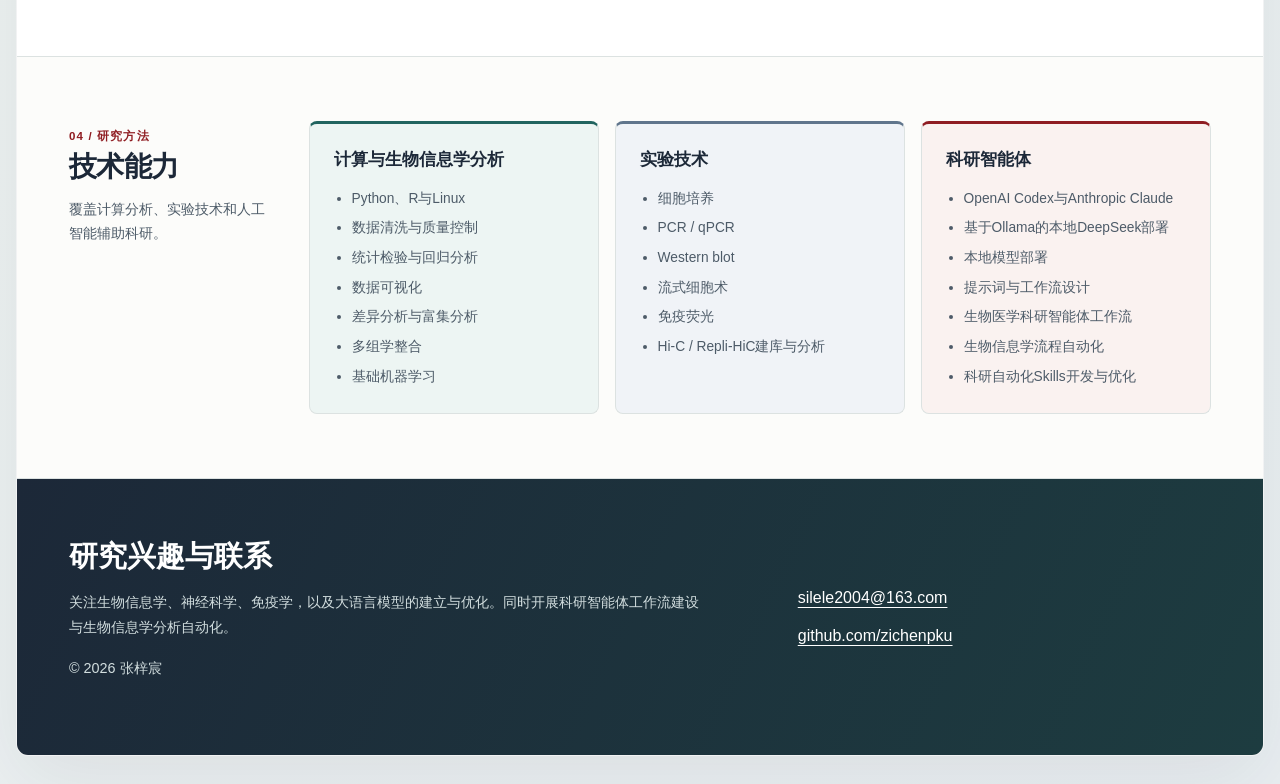
==== commit f6d77cdd: "Refine bilingual academic profile design and copy" ====
--- a/zh.html
+++ b/zh.html
@@ -42,7 +42,7 @@
         <nav class="site-nav" id="site-nav" aria-label="主要导航" data-site-nav>
           <a href="#research">科研</a>
           <a href="#publication">论文</a>
-          <a href="#awards">竞赛</a>
+          <a href="#awards">荣誉</a>
           <a href="#skills">技能</a>
           <a class="language-link" href="index.html" lang="en">English</a>
         </nav>
@@ -55,7 +55,7 @@
           <p class="eyebrow">临床医学 · 生物信息学 · 生物医学人工智能</p>
           <h1 id="hero-title">张梓宸</h1>
           <span class="name-cn" lang="en">Zichen Zhang</span>
-          <p class="lede">北京大学医学部临床医学专业本科生，探索如何以临床数据、多组学和科研智能体工作流推动生物医学研究。</p>
+          <p class="lede">北京大学医学部临床医学专业本科生。关注临床机制探索。目前正在开展肿瘤相关临床研究、脑电预测方法开发及个人科研智能体工作流建设。</p>
           <div class="hero-actions">
             <a class="button" href="#research">查看科研经历</a>
             <a class="button secondary" href="#publication">论文成果</a>
@@ -89,14 +89,15 @@
         <div class="section-heading">
           <span class="section-number">01 / 科研经历</span>
           <h2 id="research-title">科研与学术训练</h2>
-          <p>持续开展的科研工作及结构化学术训练。</p>
+          <p>在研项目、学术训练与代表性展示。</p>
         </div>
         <div class="card-grid">
           <article class="card featured">
-            <div class="meta">北京大学肿瘤医院 · 吴舟桥课题组 · 2026年4月至今</div>
+            <div class="meta"><span>北京大学肿瘤医院 · 吴舟桥课题组</span><span class="project-period">2026年4月至今</span></div>
             <h3>胃肠道肿瘤术后腹腔感染的临床与多组学研究</h3>
-            <p>围绕胃肠道肿瘤术后腹腔感染，整合临床资料、腹腔引流液蛋白组、代谢组和16S rRNA测序数据，并结合独立外周血流式细胞术队列评估系统免疫表型。负责数据清洗、统计建模、差异与通路分析、跨组学证据整合、科研图表制作和论文写作，同时搭建本地大语言模型与可复现科研工作流。</p>
-            <p>现阶段结果属于探索性关联，候选信号仍需在前瞻性、同患者队列中验证。论文撰写中。</p>
+            <p><span class="project-label">研究内容</span>围绕胃肠道肿瘤术后腹腔感染，整合临床资料、腹腔引流液蛋白组、代谢组和16S rRNA测序数据。另结合独立外周血流式细胞术队列，评估系统免疫表型。</p>
+            <p><span class="project-label">个人职责</span>负责数据清洗、统计建模、差异与通路分析、跨组学证据整合、科研图表制作和论文写作，同时搭建本地大语言模型与可复现科研工作流。</p>
+            <p class="research-status"><span class="project-label">当前进展</span>论文撰写中。现阶段结果属于探索性关联，候选信号仍需在前瞻性队列中，通过同一患者的多组学及免疫表型数据进行验证。</p>
             <div class="tags" aria-label="肿瘤科研方法">
               <span class="tag">临床统计</span>
               <span class="tag">多组学</span>
@@ -110,11 +111,12 @@
             </div>
           </article>
 
-          <article class="card featured">
-            <div class="meta">洪申达课题组 · 北京大学健康医疗大数据国家研究院 · 2026年9月至今</div>
+          <article class="card featured neural-project">
+            <div class="meta"><span>洪申达课题组 · 北京大学健康医疗大数据国家研究院</span><span class="project-period">2026年9月至今</span></div>
             <h3>基于头皮脑电的癫痫发作短期预测</h3>
-            <p>围绕癫痫发作前5至10分钟预警，搭建头皮脑电数据处理、患者级数据划分和超越机会水平评估流程。已完成研究方案、计算环境、代码框架及CHB-MIT公开数据的初步验证。</p>
-            <p>现有结果显示，模型在个体内预测中的表现优于跨患者预测，但置换检验尚未达到统计学显著性。MORGOTH预训练权重与HEEDB临床数据的进一步验证尚待完成，因此该项目目前属于方法开发，尚不能据此判断临床有效性。</p>
+            <p><span class="project-label">研究内容</span>围绕癫痫发作前5至10分钟预警，搭建头皮脑电图（EEG）数据处理、患者级数据划分及相对于随机水平的评估流程。</p>
+            <p><span class="project-label">已完成工作</span>已完成研究方案、计算环境、代码框架及CHB-MIT公开数据的初步验证。现有结果显示，模型在个体内预测中的表现优于跨患者预测，但置换检验尚未达到统计学显著性。</p>
+            <p class="research-status"><span class="project-label">当前进展</span>MORGOTH预训练权重与HEEDB临床数据的进一步验证尚待完成。该项目目前处于方法开发阶段，尚不能据此判断临床有效性。</p>
             <div class="tags" aria-label="癫痫发作预测方法">
               <span class="tag">EEG</span>
               <span class="tag">癫痫预测</span>
@@ -145,7 +147,7 @@
               <a class="poster-link" href="assets/uhpb-poster.jpg" target="_blank" rel="noopener noreferrer" aria-label="查看UHPB墙报展示完整照片">
                 <img src="assets/uhpb-poster.jpg" data-poster-fallback="assets/uhpb-poster.b64" alt="张梓宸在UHPB年会展示Repli-HiC研究墙报" decoding="async">
               </a>
-              <figcaption>UHPB年会 · 2025年10月 — Repli-HiC研究墙报展示</figcaption>
+              <figcaption>UHPB年会 · 2025年10月 · Repli-HiC研究墙报展示</figcaption>
             </figure>
           </article>
         </div>
@@ -238,8 +240,8 @@
 
     <footer class="site-footer" aria-labelledby="contact-title">
       <div>
-        <h2 id="contact-title">在医学、数据与智能科研工作流的交叉点开展研究。</h2>
-        <p>关注生物信息学、神经科学、免疫学，以及面向生信工作流自动化的生物医学科研智能体。</p>
+        <h2 id="contact-title">研究兴趣与联系</h2>
+        <p>关注生物信息学、神经科学、免疫学，以及大语言模型的建立与优化。同时开展科研智能体工作流建设与生物信息学分析自动化。</p>
         <p class="copyright">© <span data-current-year>2026</span> 张梓宸</p>
       </div>
       <div class="footer-links">
--- a/styles.css
+++ b/styles.css
@@ -2,14 +2,19 @@
   --color-accent: #8f1d22;
   --color-accent-dark: #6f1519;
   --color-ink: #1c2838;
-  --color-slate: #5e6a79;
-  --color-soft: #f4f6f8;
-  --color-line: #d9dfe6;
+  --color-slate: #4d5b68;
+  --color-soft: #f2f5f5;
+  --color-line: #dce2e1;
+  --color-teal: #21645f;
+  --color-teal-soft: #edf5f3;
+  --color-ivory: #faf8f3;
+  --color-gold: #82652f;
+  --color-gold-soft: #f6f0e3;
   --color-white: #ffffff;
   --font-serif: Georgia, "Times New Roman", "Songti SC", STSong, serif;
   --font-sans: Inter, -apple-system, BlinkMacSystemFont, "Segoe UI", sans-serif;
-  --max-width: 74rem;
-  --shadow: 0 1.5rem 5rem rgba(23, 35, 52, 0.12);
+  --max-width: 80rem;
+  --shadow: 0 1.5rem 5rem rgba(23, 35, 52, 0.08);
 }
 
 * {
@@ -24,9 +29,9 @@
 body {
   margin: 0;
   color: var(--color-ink);
-  background: #e9edf2;
+  background: linear-gradient(140deg, #ede9e1 0%, #eef2f1 55%, #e9eef1 100%);
   font-family: var(--font-sans);
-  line-height: 1.65;
+  line-height: 1.75;
 }
 
 img {
@@ -54,7 +59,7 @@
 }
 
 :focus-visible {
-  outline: 3px solid #2563eb;
+  outline: 3px solid var(--color-teal);
   outline-offset: 3px;
 }
 
@@ -62,6 +67,8 @@
   width: min(100% - 2rem, var(--max-width));
   margin: 1.75rem auto;
   overflow: hidden;
+  border: 1px solid rgba(28, 40, 56, 0.06);
+  border-radius: 12px;
   background: var(--color-white);
   box-shadow: var(--shadow);
 }
@@ -81,7 +88,7 @@
   align-items: center;
   justify-content: space-between;
   min-height: 4.5rem;
-  padding: 0 3.5rem;
+  padding: 0 3.25rem;
 }
 
 .brand {
@@ -103,8 +110,8 @@
 }
 
 .site-nav a {
-  color: #526071;
-  font-size: 0.72rem;
+  color: var(--color-slate);
+  font-size: 0.78rem;
   font-weight: 750;
   letter-spacing: 0.08em;
   text-decoration: none;
@@ -117,7 +124,9 @@
 
 .language-link {
   padding: 0.45rem 0.65rem;
-  border: 1px solid #bac2cc;
+  border: 1px solid #d8c6c3;
+  border-radius: 4px;
+  background: #fbf6f3;
   color: var(--color-accent) !important;
 }
 
@@ -133,28 +142,29 @@
   display: grid;
   grid-template-columns: 1.23fr 0.77fr;
   border-bottom: 1px solid var(--color-line);
+  background: linear-gradient(120deg, #fff 10%, var(--color-ivory) 100%);
 }
 
 .hero-copy {
   display: flex;
   flex-direction: column;
   justify-content: center;
-  padding: 4.5rem 3.9rem;
+  padding: 4.5rem 3.5rem;
 }
 
 .eyebrow,
 .section-number,
 .meta {
   color: var(--color-accent);
-  font-size: 0.68rem;
+  font-size: 0.72rem;
   font-weight: 800;
-  letter-spacing: 0.15em;
+  letter-spacing: 0.1em;
   text-transform: uppercase;
 }
 
 .hero h1 {
   margin: 0;
-  font: 700 clamp(3.2rem, 7vw, 5.1rem) / 0.95 var(--font-serif);
+  font: 700 clamp(3.2rem, 7vw, 5.5rem) / 1 var(--font-serif);
   letter-spacing: -0.045em;
 }
 
@@ -168,8 +178,8 @@
 .lede {
   max-width: 38rem;
   margin: 1.8rem 0 0;
-  color: #4c5a6b;
-  font: 400 1.08rem/1.7 var(--font-serif);
+  color: var(--color-slate);
+  font: 400 1.08rem/1.85 var(--font-sans);
 }
 
 .hero-actions {
@@ -186,13 +196,15 @@
   min-height: 2.75rem;
   padding: 0 1rem;
   border: 1px solid var(--color-accent);
+  border-radius: 5px;
   color: #fff;
   background: var(--color-accent);
-  font-size: 0.72rem;
+  font-size: 0.78rem;
   font-weight: 800;
   letter-spacing: 0.08em;
   text-decoration: none;
   text-transform: uppercase;
+  transition: background-color 160ms ease, box-shadow 160ms ease;
 }
 
 .button.secondary {
@@ -203,6 +215,7 @@
 .button:hover {
   color: #fff;
   background: var(--color-accent-dark);
+  box-shadow: 0 4px 12px rgba(143, 29, 34, 0.14);
 }
 
 .hero-photo {
@@ -223,11 +236,11 @@
   display: grid;
   grid-template-columns: repeat(4, 1fr);
   border-bottom: 1px solid var(--color-line);
-  background: var(--color-soft);
+  background: #f1f5f4;
 }
 
 .fact {
-  min-height: 6rem;
+  min-height: 7rem;
   padding: 1.35rem 1.5rem;
   border-right: 1px solid var(--color-line);
 }
@@ -239,49 +252,52 @@
 .fact strong {
   display: block;
   margin-bottom: 0.4rem;
-  color: var(--color-accent);
-  font: 700 0.8rem/1 var(--font-serif);
+  color: var(--color-teal);
+  font: 700 0.86rem/1.3 var(--font-sans);
 }
 
 .fact span {
-  color: #596575;
-  font-size: 0.72rem;
+  color: var(--color-slate);
+  font-size: 0.8rem;
 }
 
 .content-section {
   display: grid;
-  grid-template-columns: 14.5rem 1fr;
-  gap: 3rem;
-  padding: 4.25rem 3.9rem;
+  grid-template-columns: 12.5rem minmax(0, 1fr);
+  gap: 2.5rem;
+  padding: 4rem 3.25rem;
   border-bottom: 1px solid var(--color-line);
 }
 
 .content-section:nth-of-type(even) {
-  background: #fcfcfd;
+  background: #fcfcfa;
 }
 
 .section-heading h2 {
   margin: 0;
-  font: 700 1.6rem/1.1 var(--font-serif);
+  font: 700 1.75rem/1.25 var(--font-serif);
   letter-spacing: -0.02em;
 }
 
 .section-heading p {
   margin: 0.9rem 0 0;
-  color: #6a7583;
-  font-size: 0.76rem;
+  color: var(--color-slate);
+  font-size: 0.86rem;
 }
 
 .card-grid {
   display: grid;
   grid-template-columns: 1fr 1fr;
   gap: 1.25rem;
+  align-items: start;
 }
 
 .card {
   padding: 1.75rem;
   border: 1px solid var(--color-line);
+  border-radius: 8px;
   background: #fff;
+  box-shadow: 0 3px 14px rgba(28, 40, 56, 0.025);
 }
 
 .card.featured {
@@ -289,22 +305,71 @@
   border-top: 4px solid var(--color-accent);
 }
 
+.meta {
+  line-height: 1.7;
+  letter-spacing: 0.025em;
+  text-transform: none;
+}
+
+.project-period {
+  display: block;
+  margin-top: 0.2rem;
+  color: var(--color-slate);
+  font-weight: 500;
+}
+
+.project-label {
+  display: block;
+  margin-bottom: 0.3rem;
+  color: var(--color-ink);
+  font-size: 0.78rem;
+  font-weight: 750;
+  letter-spacing: 0.02em;
+}
+
+.card .research-status {
+  padding: 0.9rem 1rem;
+  border-left: 2px solid #c3ccca;
+  border-radius: 0 5px 5px 0;
+  background: #f5f7f6;
+  font-size: 0.86rem;
+}
+
+.card.neural-project {
+  border-top-color: var(--color-teal);
+}
+
+.neural-project .meta {
+  color: var(--color-teal);
+}
+
+.neural-project .tag {
+  color: var(--color-teal);
+  border-color: #ccded8;
+  background: var(--color-teal-soft);
+}
+
+.card-grid > .card:not(.featured) {
+  border-top: 3px solid #718995;
+}
+
 .card h3,
 .publication h3 {
   margin: 0.65rem 0 0;
-  font: 700 1.25rem/1.3 var(--font-serif);
+  font: 700 1.3rem/1.4 var(--font-serif);
 }
 
 .selected-output {
   margin-top: 1.35rem;
   padding: 1.1rem 1.2rem;
   border-left: 3px solid var(--color-accent);
-  background: var(--color-soft);
+  border-radius: 0 5px 5px 0;
+  background: var(--color-gold-soft);
 }
 
 .selected-output-label {
   color: var(--color-accent);
-  font-size: 0.64rem;
+  font-size: 0.72rem;
   font-weight: 800;
   letter-spacing: 0.1em;
   text-transform: uppercase;
@@ -313,27 +378,28 @@
 .selected-output h4 {
   max-width: 48rem;
   margin: 0.45rem 0 0;
-  font: 700 1rem/1.35 var(--font-serif);
+  font: 700 1.05rem/1.45 var(--font-serif);
 }
 
 .card .selected-output p {
   margin-top: 0.55rem;
-  font-size: 0.72rem;
+  font-size: 0.8rem;
 }
 
 .card p,
 .publication p {
   margin: 0.75rem 0 0;
-  color: #596575;
-  font-size: 0.8rem;
+  color: var(--color-slate);
+  font-size: 0.92rem;
+  line-height: 1.8;
 }
 
 .card ul,
 .skill-group ul {
   margin: 0.9rem 0 0;
   padding-left: 1.1rem;
-  color: #596575;
-  font-size: 0.75rem;
+  color: var(--color-slate);
+  font-size: 0.86rem;
 }
 
 .card li + li,
@@ -350,10 +416,11 @@
 
 .tag {
   padding: 0.3rem 0.5rem;
-  border: 1px solid #ccd3dc;
-  color: #4e5a68;
-  background: #f7f8fa;
-  font-size: 0.62rem;
+  border: 1px solid #d8dfe4;
+  border-radius: 4px;
+  color: #435665;
+  background: #f1f4f7;
+  font-size: 0.7rem;
   font-weight: 700;
 }
 
@@ -366,6 +433,7 @@
 .poster-link {
   display: block;
   overflow: hidden;
+  border-radius: 5px;
   background: var(--color-soft);
 }
 
@@ -378,15 +446,17 @@
 
 .poster-figure figcaption {
   margin-top: 0.65rem;
-  color: #697584;
-  font-size: 0.66rem;
+  color: var(--color-slate);
+  font-size: 0.75rem;
   line-height: 1.5;
 }
 
 .publication {
-  padding: 2rem 0;
-  border-top: 4px solid var(--color-accent);
-  border-bottom: 1px solid var(--color-line);
+  padding: 2rem;
+  border: 1px solid #e1d7c2;
+  border-top: 4px solid var(--color-gold);
+  border-radius: 8px;
+  background: var(--color-ivory);
 }
 
 .publication h3 {
@@ -403,36 +473,53 @@
   display: inline-block;
   margin-top: 1rem;
   color: var(--color-accent);
-  font-size: 0.72rem;
+  font-size: 0.84rem;
   font-weight: 800;
 }
 
 .skills-grid,
 .awards-grid {
   display: grid;
-  grid-template-columns: repeat(3, 1fr);
+  grid-template-columns: repeat(3, minmax(0, 1fr));
   gap: 1rem;
 }
 
 .awards-grid {
-  grid-template-columns: repeat(3, 1fr);
+  grid-template-columns: repeat(3, minmax(0, 1fr));
 }
 
 .skill-group,
 .award-card {
   padding: 1.5rem;
   border: 1px solid var(--color-line);
+  border-radius: 8px;
   background: var(--color-soft);
 }
 
 .skill-group {
-  border-top: 3px solid var(--color-accent);
+  border-top: 3px solid var(--color-teal);
+  background: var(--color-teal-soft);
+}
+
+.skill-group:nth-child(2) {
+  border-top-color: #60758c;
+  background: #f0f3f7;
+}
+
+.skill-group:nth-child(3) {
+  border-top-color: var(--color-accent);
+  background: #faf2f0;
+}
+
+.award-card {
+  border-color: #e4d9c4;
+  background: var(--color-gold-soft);
 }
 
 .skill-group h3,
 .award-card h3 {
   margin: 0;
-  font: 700 1rem/1.3 var(--font-serif);
+  font: 700 1.05rem/1.45 var(--font-serif);
 }
 
 .skill-group p,
@@ -443,35 +530,37 @@
 }
 
 .award-result {
-  color: var(--color-accent);
-  font: 700 1.25rem/1 var(--font-serif);
+  color: #745521;
+  font: 700 1.25rem/1.3 var(--font-serif);
 }
 
 .award-meta {
   margin-top: 0.55rem;
-  color: #6a7583;
-  font-size: 0.66rem;
+  margin-bottom: 0.6rem;
+  color: #665a43;
+  font-size: 0.75rem;
   font-weight: 750;
-  letter-spacing: 0.06em;
-  text-transform: uppercase;
+  letter-spacing: 0.015em;
 }
 
 .site-footer {
   display: grid;
   grid-template-columns: 1.25fr 0.75fr;
   gap: 2.5rem;
-  padding: 3.7rem 3.9rem;
+  padding: 3.7rem 3.25rem;
   color: #fff;
-  background: #202d3d;
+  background: linear-gradient(115deg, #1c2838, #1d3c40);
 }
 
 .site-footer h2 {
   margin: 0;
-  font: 700 2rem/1.1 var(--font-serif);
+  font: 700 1.8rem/1.3 var(--font-serif);
 }
 
 .site-footer p {
-  color: #c3cbd4;
+  max-width: 40rem;
+  color: #d2dedf;
+  font-size: 0.9rem;
 }
 
 .footer-links {
@@ -484,6 +573,7 @@
 .footer-links a {
   color: #fff;
   text-underline-offset: 0.25rem;
+  overflow-wrap: anywhere;
 }
 
 .copyright {
@@ -499,6 +589,8 @@
   .site-shell {
     width: 100%;
     margin: 0;
+    border: 0;
+    border-radius: 0;
   }
 
   .header-inner {
@@ -575,6 +667,19 @@
     padding: 3.2rem 1.7rem;
   }
 
+  .card,
+  .publication {
+    padding: 1.35rem;
+  }
+
+  .card h3 {
+    font-size: 1.2rem;
+  }
+
+  .hero .eyebrow {
+    letter-spacing: 0.045em;
+  }
+
   .card-grid,
   .awards-grid,
   .skills-grid,
